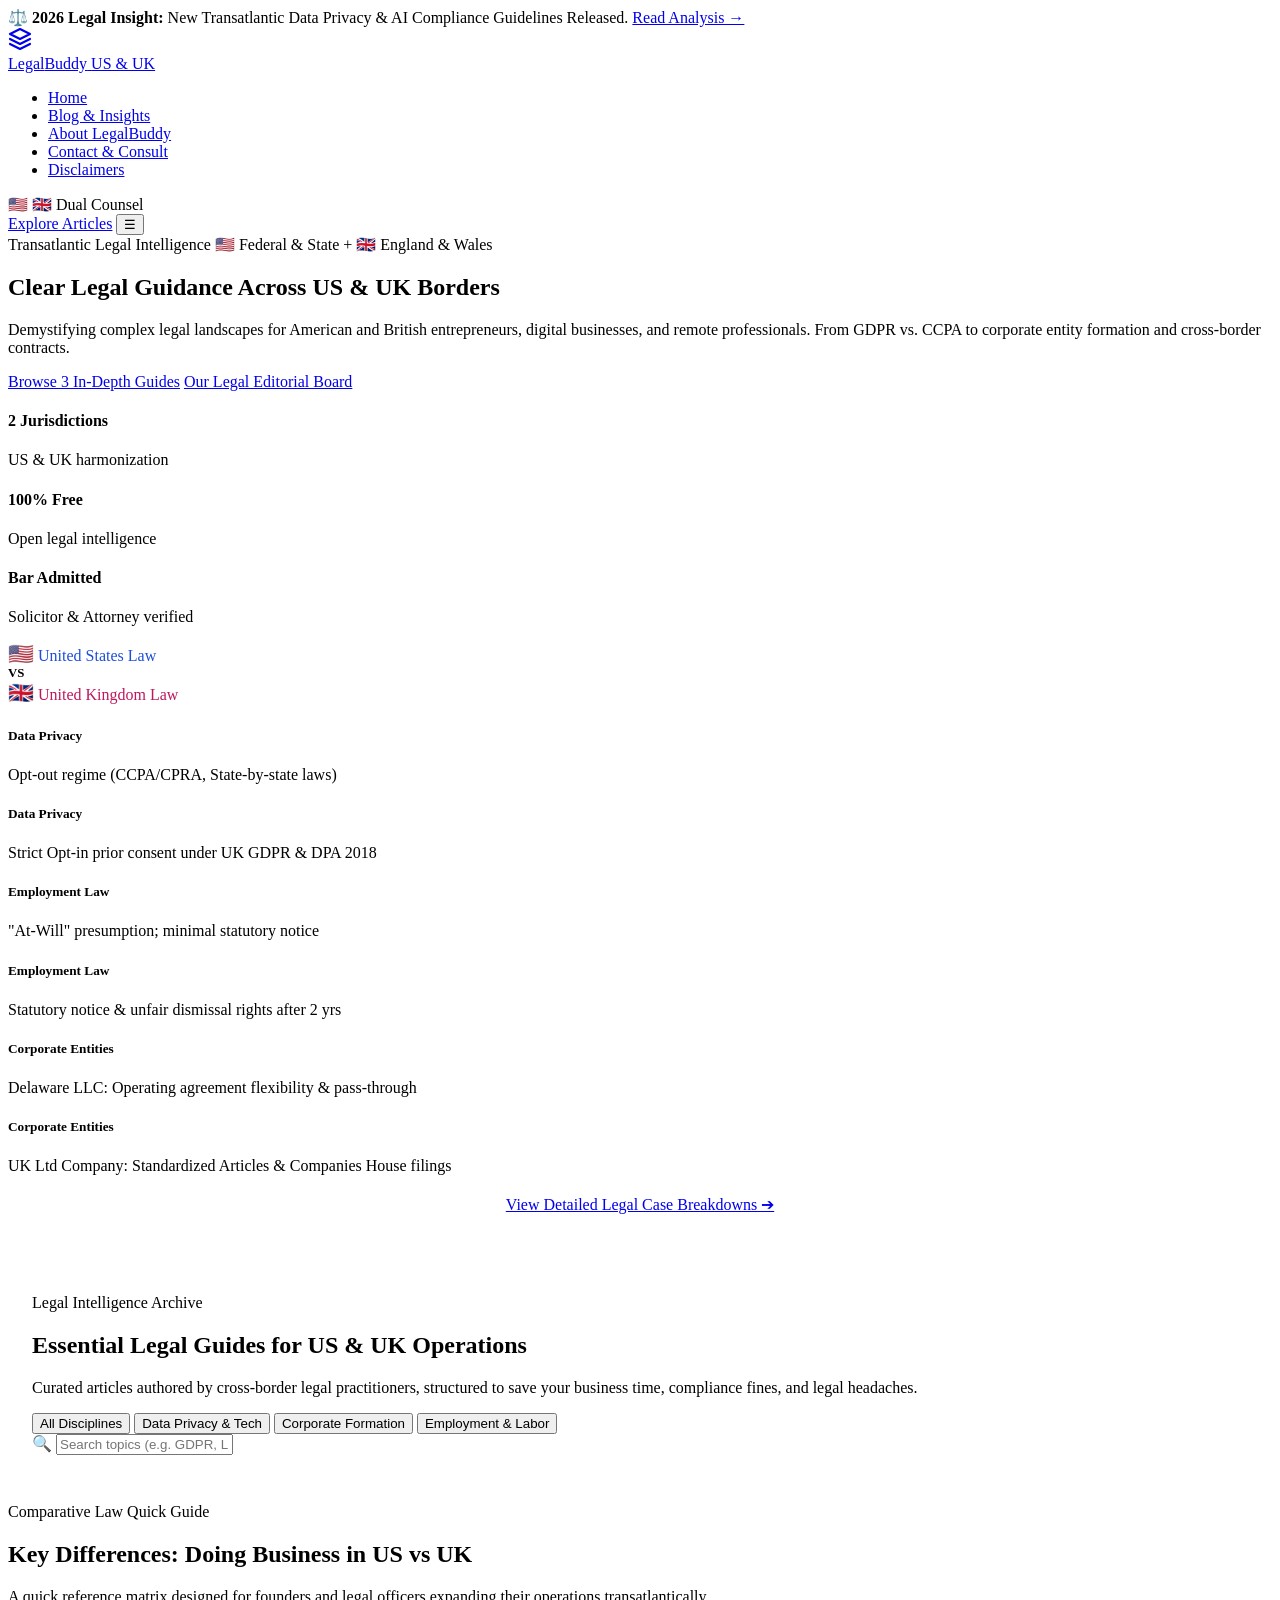
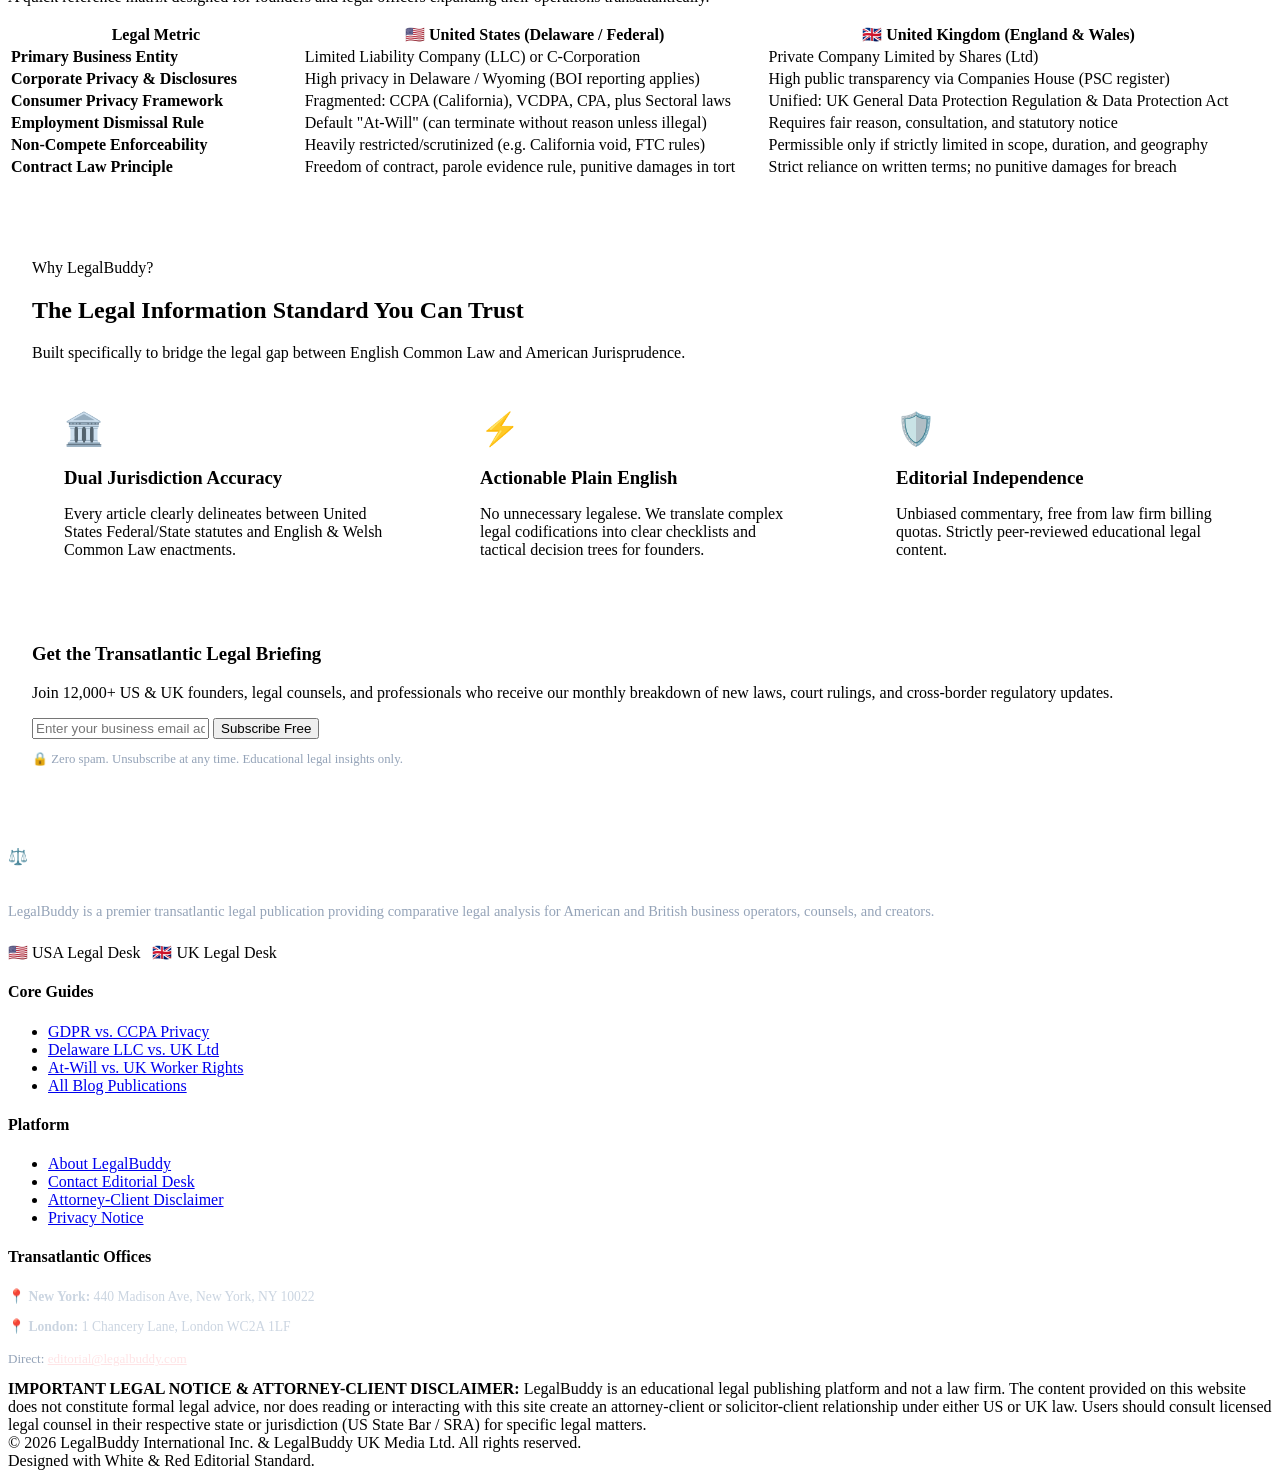
==== index.html @ 081b3c50 "Add index.html - LegalBuddy Transatlantic Legal Website" ====
<!DOCTYPE html>
<html lang="en">
<head>
  <meta charset="UTF-8">
  <meta name="viewport" content="width=device-width, initial-scale=1.0">
  <title>LegalBuddy | Transatlantic Legal Blog & Cross-Border Law Guides (US & UK)</title>
  <meta name="description" content="LegalBuddy provides authoritative legal insights, regulatory breakdowns, and practical guidance for businesses, founders, and individuals navigating US and UK law.">
  <meta name="keywords" content="legal blog, US law, UK law, cross border compliance, GDPR vs CCPA, Delaware LLC vs UK Ltd, transatlantic business law">

  <!-- Google Fonts -->
  <link rel="preconnect" href="https://fonts.googleapis.com">
  <link rel="preconnect" href="https://fonts.gstatic.com" crossorigin>
  <link href="https://fonts.googleapis.com/css2?family=Outfit:wght@400;500;600;700;800&family=Plus+Jakarta+Sans:ital,wght@0,400;0,500;0,600;0,700;1,400&display=swap" rel="stylesheet">

  <!-- Core CSS -->
  <link rel="stylesheet" href="css/style.css">
</head>
<body>

  <!-- Top Announcement Bar -->
  <aside class="top-notice-bar" aria-label="Announcement">
    <span>⚖️ <strong>2026 Legal Insight:</strong> New Transatlantic Data Privacy & AI Compliance Guidelines Released.</span>
    <a href="article-data-privacy.html">Read Analysis →</a>
  </aside>

  <!-- Header & Navigation -->
  <header class="site-header">
    <div class="container">
      <nav class="navbar" aria-label="Main Navigation">
        <a href="index.html" class="brand-logo" aria-label="LegalBuddy Home">
          <div class="logo-icon">
            <svg width="24" height="24" viewBox="0 0 24 24" fill="none" stroke="currentColor" stroke-width="2.2" stroke-linecap="round" stroke-linejoin="round">
              <path d="M12 2L2 7l10 5 10-5-10-5zM2 17l10 5 10-5M2 12l10 5 10-5"/>
            </svg>
          </div>
          <span>Legal<span class="logo-red">Buddy</span></span>
          <span class="logo-badge">US & UK</span>
        </a>

        <ul class="nav-menu">
          <li><a href="index.html" class="nav-link active">Home</a></li>
          <li><a href="blog.html" class="nav-link">Blog & Insights</a></li>
          <li><a href="about.html" class="nav-link">About LegalBuddy</a></li>
          <li><a href="contact.html" class="nav-link">Contact & Consult</a></li>
          <li><a href="disclaimer.html" class="nav-link">Disclaimers</a></li>
        </ul>

        <div class="nav-actions">
          <div class="jurisdiction-indicator" title="Jurisdictions Covered">
            <span>🇺🇸</span>
            <span>🇬🇧</span>
            <span>Dual Counsel</span>
          </div>
          <a href="blog.html" class="btn btn-primary btn-sm">Explore Articles</a>
          <button class="mobile-toggle" aria-label="Toggle Navigation Menu">☰</button>
        </div>
      </nav>
    </div>
  </header>

  <main>
    <!-- Hero Section -->
    <section class="hero-section">
      <div class="container">
        <div class="hero-grid">
          <div class="hero-copy">
            <div class="hero-badge-row">
              <span class="badge badge-red">Transatlantic Legal Intelligence</span>
              <span class="badge badge-both">🇺🇸 Federal & State + 🇬🇧 England & Wales</span>
            </div>
            <h1 class="hero-title">
              Clear Legal Guidance Across <span class="highlight">US & UK Borders</span>
            </h1>
            <p class="hero-description">
              Demystifying complex legal landscapes for American and British entrepreneurs, digital businesses, and remote professionals. From GDPR vs. CCPA to corporate entity formation and cross-border contracts.
            </p>
            <div class="hero-cta-group">
              <a href="#featured-articles" class="btn btn-primary">Browse 3 In-Depth Guides</a>
              <a href="about.html" class="btn btn-outline">Our Legal Editorial Board</a>
            </div>

            <div class="hero-stats">
              <div class="stat-item">
                <h4>2 Jurisdictions</h4>
                <p>US & UK harmonization</p>
              </div>
              <div class="stat-item">
                <h4>100% Free</h4>
                <p>Open legal intelligence</p>
              </div>
              <div class="stat-item">
                <h4>Bar Admitted</h4>
                <p>Solicitor & Attorney verified</p>
              </div>
            </div>
          </div>

          <!-- Hero Visual: Transatlantic Comparison Glance -->
          <div class="hero-visual-card">
            <div class="jurisdiction-comparison-header">
              <div class="jurisdiction-col-title" style="color: #1D4ED8;">
                <span style="font-size: 1.3rem;">🇺🇸</span> United States Law
              </div>
              <div style="font-size: 0.8rem; font-weight: 700; color: var(--primary-red);">VS</div>
              <div class="jurisdiction-col-title" style="color: #BE185D;">
                <span style="font-size: 1.3rem;">🇬🇧</span> United Kingdom Law
              </div>
            </div>

            <div class="diff-row">
              <div>
                <h5>Data Privacy</h5>
                <p>Opt-out regime (CCPA/CPRA, State-by-state laws)</p>
              </div>
              <div>
                <h5>Data Privacy</h5>
                <p>Strict Opt-in prior consent under UK GDPR & DPA 2018</p>
              </div>
            </div>

            <div class="diff-row">
              <div>
                <h5>Employment Law</h5>
                <p>"At-Will" presumption; minimal statutory notice</p>
              </div>
              <div>
                <h5>Employment Law</h5>
                <p>Statutory notice & unfair dismissal rights after 2 yrs</p>
              </div>
            </div>

            <div class="diff-row">
              <div>
                <h5>Corporate Entities</h5>
                <p>Delaware LLC: Operating agreement flexibility & pass-through</p>
              </div>
              <div>
                <h5>Corporate Entities</h5>
                <p>UK Ltd Company: Standardized Articles & Companies House filings</p>
              </div>
            </div>

            <div style="text-align: center; margin-top: 1.25rem;">
              <a href="blog.html" class="read-more-link" style="justify-content: center;">
                View Detailed Legal Case Breakdowns ➔
              </a>
            </div>
          </div>
        </div>
      </div>
    </section>

    <!-- Featured Articles Section -->
    <section class="container" id="featured-articles" style="padding: 5rem 1.5rem 3rem;">
      <div class="section-header">
        <span class="section-subtitle">Legal Intelligence Archive</span>
        <h2>Essential Legal Guides for US & UK Operations</h2>
        <p>Curated articles authored by cross-border legal practitioners, structured to save your business time, compliance fines, and legal headaches.</p>
      </div>

      <!-- Filter & Search Toolbar -->
      <div class="filter-bar">
        <div class="filter-pills">
          <button class="filter-pill active" data-filter="all">All Disciplines</button>
          <button class="filter-pill" data-filter="privacy">Data Privacy & Tech</button>
          <button class="filter-pill" data-filter="corporate">Corporate Formation</button>
          <button class="filter-pill" data-filter="employment">Employment & Labor</button>
        </div>
        <div class="search-box">
          <span class="search-icon">🔍</span>
          <input type="text" id="blog-search" class="search-input" placeholder="Search topics (e.g. GDPR, LLC, Contracts)...">
        </div>
      </div>

      <!-- Articles Grid -->
      <div class="cards-grid" id="articles-grid">
        <!-- Rendered via js/main.js or fallback -->
        <noscript>
          <p>Please enable JavaScript to search and filter articles dynamically, or visit our <a href="blog.html">Blog Directory</a>.</p>
        </noscript>
      </div>
    </section>

    <!-- Transatlantic Matrix Comparison Section -->
    <section class="feature-section">
      <div class="container">
        <div class="section-header">
          <span class="section-subtitle">Comparative Law Quick Guide</span>
          <h2>Key Differences: Doing Business in US vs UK</h2>
          <p>A quick reference matrix designed for founders and legal officers expanding their operations transatlantically.</p>
        </div>

        <div class="comparison-table-wrapper">
          <table class="comparison-table">
            <thead>
              <tr>
                <th style="width: 24%;">Legal Metric</th>
                <th class="us-col" style="width: 38%;">🇺🇸 United States (Delaware / Federal)</th>
                <th class="uk-col" style="width: 38%;">🇬🇧 United Kingdom (England & Wales)</th>
              </tr>
            </thead>
            <tbody>
              <tr>
                <td><strong>Primary Business Entity</strong></td>
                <td>Limited Liability Company (LLC) or C-Corporation</td>
                <td>Private Company Limited by Shares (Ltd)</td>
              </tr>
              <tr>
                <td><strong>Corporate Privacy & Disclosures</strong></td>
                <td>High privacy in Delaware / Wyoming (BOI reporting applies)</td>
                <td>High public transparency via Companies House (PSC register)</td>
              </tr>
              <tr>
                <td><strong>Consumer Privacy Framework</strong></td>
                <td>Fragmented: CCPA (California), VCDPA, CPA, plus Sectoral laws</td>
                <td>Unified: UK General Data Protection Regulation & Data Protection Act</td>
              </tr>
              <tr>
                <td><strong>Employment Dismissal Rule</strong></td>
                <td>Default "At-Will" (can terminate without reason unless illegal)</td>
                <td>Requires fair reason, consultation, and statutory notice</td>
              </tr>
              <tr>
                <td><strong>Non-Compete Enforceability</strong></td>
                <td>Heavily restricted/scrutinized (e.g. California void, FTC rules)</td>
                <td>Permissible only if strictly limited in scope, duration, and geography</td>
              </tr>
              <tr>
                <td><strong>Contract Law Principle</strong></td>
                <td>Freedom of contract, parole evidence rule, punitive damages in tort</td>
                <td>Strict reliance on written terms; no punitive damages for breach</td>
              </tr>
            </tbody>
          </table>
        </div>
      </div>
    </section>

    <!-- Trust & Editorial Pillars -->
    <section class="container" style="padding: 5rem 1.5rem;">
      <div class="section-header">
        <span class="section-subtitle">Why LegalBuddy?</span>
        <h2>The Legal Information Standard You Can Trust</h2>
        <p>Built specifically to bridge the legal gap between English Common Law and American Jurisprudence.</p>
      </div>

      <div style="display: grid; grid-template-columns: repeat(auto-fit, minmax(280px, 1fr)); gap: 2rem;">
        <div style="background: var(--bg-subtle); padding: 2rem; border-radius: var(--radius-lg); border-top: 4px solid var(--primary-red);">
          <div style="font-size: 2rem; margin-bottom: 1rem;">🏛️</div>
          <h3 style="margin-bottom: 0.75rem;">Dual Jurisdiction Accuracy</h3>
          <p>Every article clearly delineates between United States Federal/State statutes and English & Welsh Common Law enactments.</p>
        </div>

        <div style="background: var(--bg-subtle); padding: 2rem; border-radius: var(--radius-lg); border-top: 4px solid var(--primary-red);">
          <div style="font-size: 2rem; margin-bottom: 1rem;">⚡</div>
          <h3 style="margin-bottom: 0.75rem;">Actionable Plain English</h3>
          <p>No unnecessary legalese. We translate complex legal codifications into clear checklists and tactical decision trees for founders.</p>
        </div>

        <div style="background: var(--bg-subtle); padding: 2rem; border-radius: var(--radius-lg); border-top: 4px solid var(--primary-red);">
          <div style="font-size: 2rem; margin-bottom: 1rem;">🛡️</div>
          <h3 style="margin-bottom: 0.75rem;">Editorial Independence</h3>
          <p>Unbiased commentary, free from law firm billing quotas. Strictly peer-reviewed educational legal content.</p>
        </div>
      </div>

      <!-- Newsletter Banner -->
      <div class="newsletter-banner">
        <div class="newsletter-content">
          <span class="badge badge-red" style="margin-bottom: 1rem; color: #fff; background: var(--primary-red);">Free Legal Dispatch</span>
          <h3>Get the Transatlantic Legal Briefing</h3>
          <p>Join 12,000+ US & UK founders, legal counsels, and professionals who receive our monthly breakdown of new laws, court rulings, and cross-border regulatory updates.</p>
          <form class="newsletter-form">
            <input type="email" class="newsletter-input" placeholder="Enter your business email address" required>
            <button type="submit" class="btn btn-primary">Subscribe Free</button>
          </form>
          <small style="display: block; margin-top: 0.75rem; color: #94A3B8; font-size: 0.8rem;">
            🔒 Zero spam. Unsubscribe at any time. Educational legal insights only.
          </small>
        </div>
      </div>
    </section>
  </main>

  <!-- Footer -->
  <footer class="site-footer">
    <div class="container">
      <div class="footer-grid">
        <div class="footer-col">
          <div class="brand-logo" style="color: #fff; margin-bottom: 1rem;">
            <div class="logo-icon">⚖️</div>
            <span>Legal<span style="color: var(--primary-red-hover);">Buddy</span></span>
          </div>
          <p style="color: #94A3B8; font-size: 0.9rem; line-height: 1.6;">
            LegalBuddy is a premier transatlantic legal publication providing comparative legal analysis for American and British business operators, counsels, and creators.
          </p>
          <div style="display: flex; gap: 0.75rem; margin-top: 1.25rem;">
            <span class="badge badge-us">🇺🇸 USA Legal Desk</span>
            <span class="badge badge-uk">🇬🇧 UK Legal Desk</span>
          </div>
        </div>

        <div class="footer-col">
          <h4>Core Guides</h4>
          <ul class="footer-links">
            <li><a href="article-data-privacy.html">GDPR vs. CCPA Privacy</a></li>
            <li><a href="article-us-uk-business.html">Delaware LLC vs. UK Ltd</a></li>
            <li><a href="article-employment-law.html">At-Will vs. UK Worker Rights</a></li>
            <li><a href="blog.html">All Blog Publications</a></li>
          </ul>
        </div>

        <div class="footer-col">
          <h4>Platform</h4>
          <ul class="footer-links">
            <li><a href="about.html">About LegalBuddy</a></li>
            <li><a href="contact.html">Contact Editorial Desk</a></li>
            <li><a href="disclaimer.html">Attorney-Client Disclaimer</a></li>
            <li><a href="disclaimer.html#privacy">Privacy Notice</a></li>
          </ul>
        </div>

        <div class="footer-col">
          <h4>Transatlantic Offices</h4>
          <p style="color: #CBD5E1; font-size: 0.85rem; margin-bottom: 0.5rem;">
            📍 <strong>New York:</strong> 440 Madison Ave, New York, NY 10022
          </p>
          <p style="color: #CBD5E1; font-size: 0.85rem; margin-bottom: 1rem;">
            📍 <strong>London:</strong> 1 Chancery Lane, London WC2A 1LF
          </p>
          <p style="color: #94A3B8; font-size: 0.82rem;">
            Direct: <a href="mailto:editorial@legalbuddy.example" style="color: #FFE4E6;">editorial@legalbuddy.com</a>
          </p>
        </div>
      </div>

      <!-- Legal Disclaimer Card -->
      <div class="footer-disclaimer-card">
        <strong>IMPORTANT LEGAL NOTICE & ATTORNEY-CLIENT DISCLAIMER:</strong> LegalBuddy is an educational legal publishing platform and not a law firm. The content provided on this website does not constitute formal legal advice, nor does reading or interacting with this site create an attorney-client or solicitor-client relationship under either US or UK law. Users should consult licensed legal counsel in their respective state or jurisdiction (US State Bar / SRA) for specific legal matters.
      </div>

      <div class="footer-bottom">
        <div>
          © 2026 LegalBuddy International Inc. & LegalBuddy UK Media Ltd. All rights reserved.
        </div>
        <div>
          Designed with White & Red Editorial Standard.
        </div>
      </div>
    </div>
  </footer>

  <!-- Scripts -->
  <script src="js/articles-data.js"></script>
  <script src="js/main.js"></script>
</body>
</html>
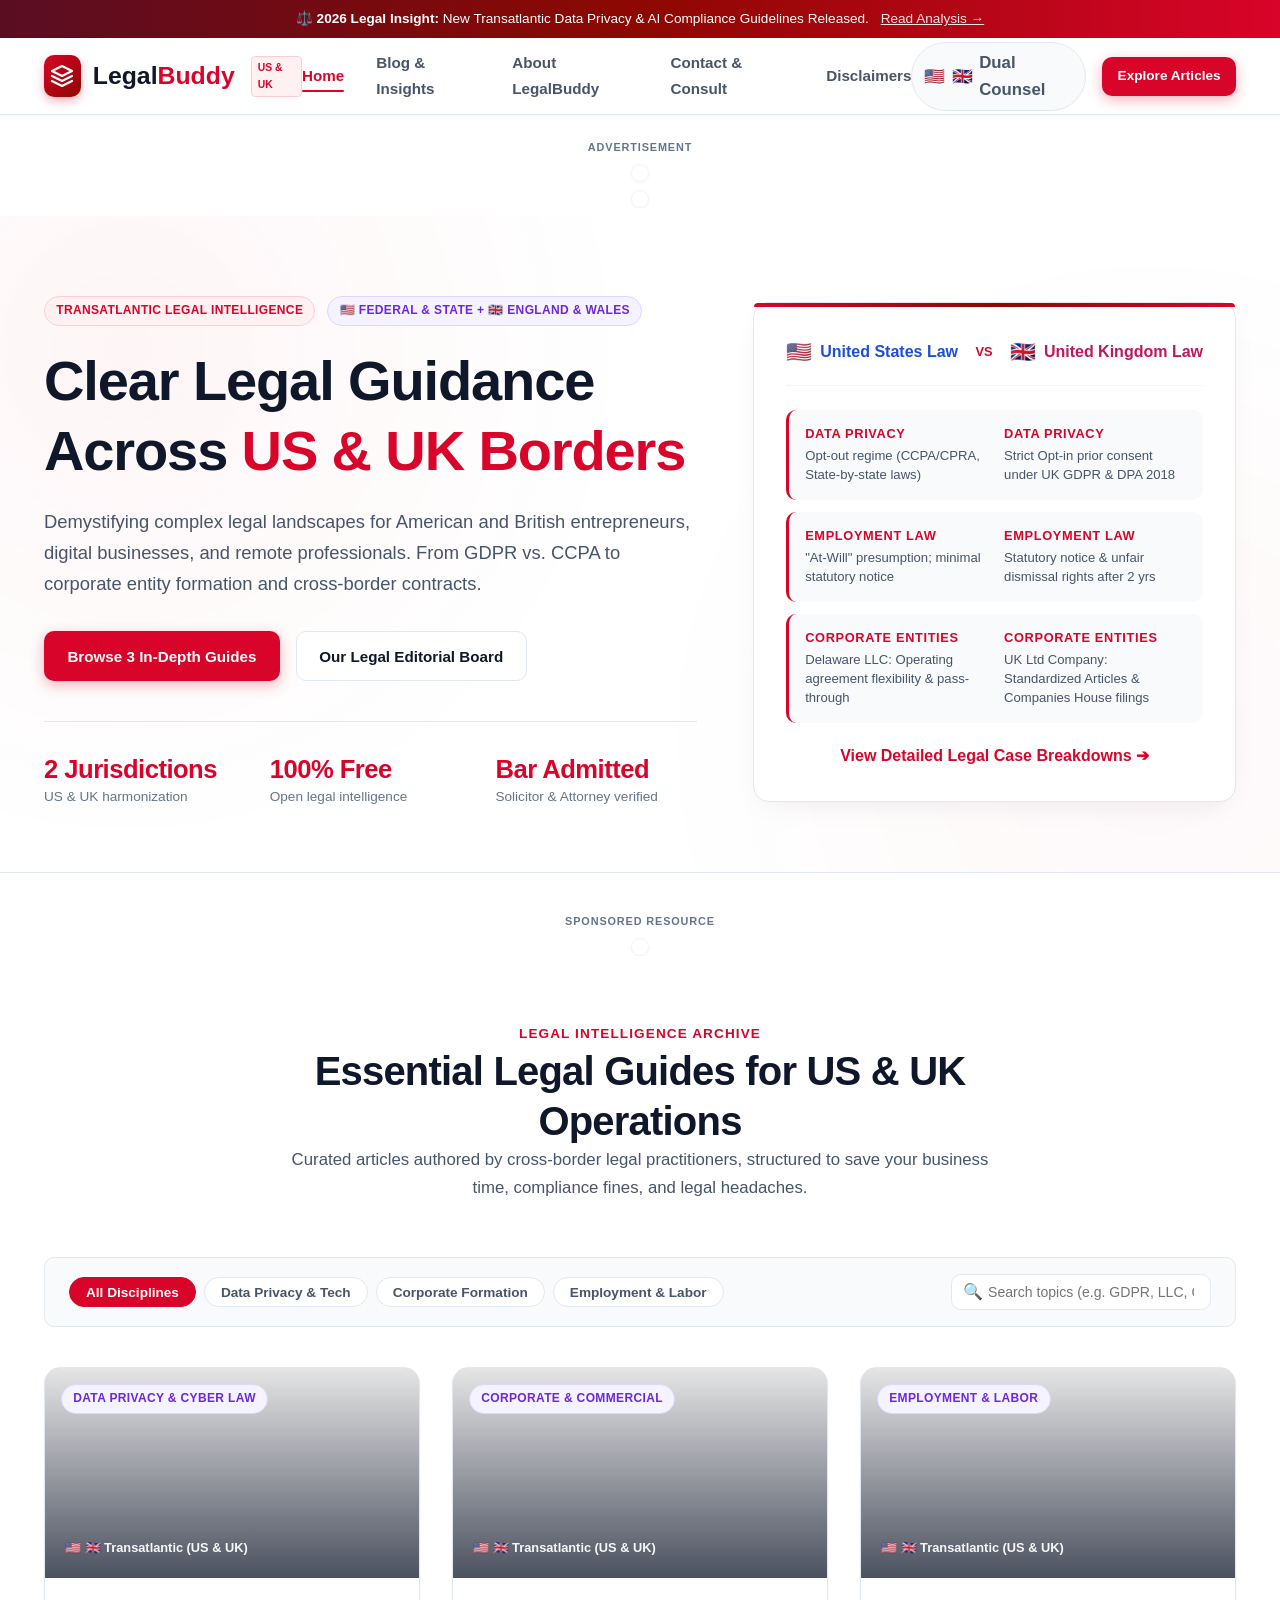
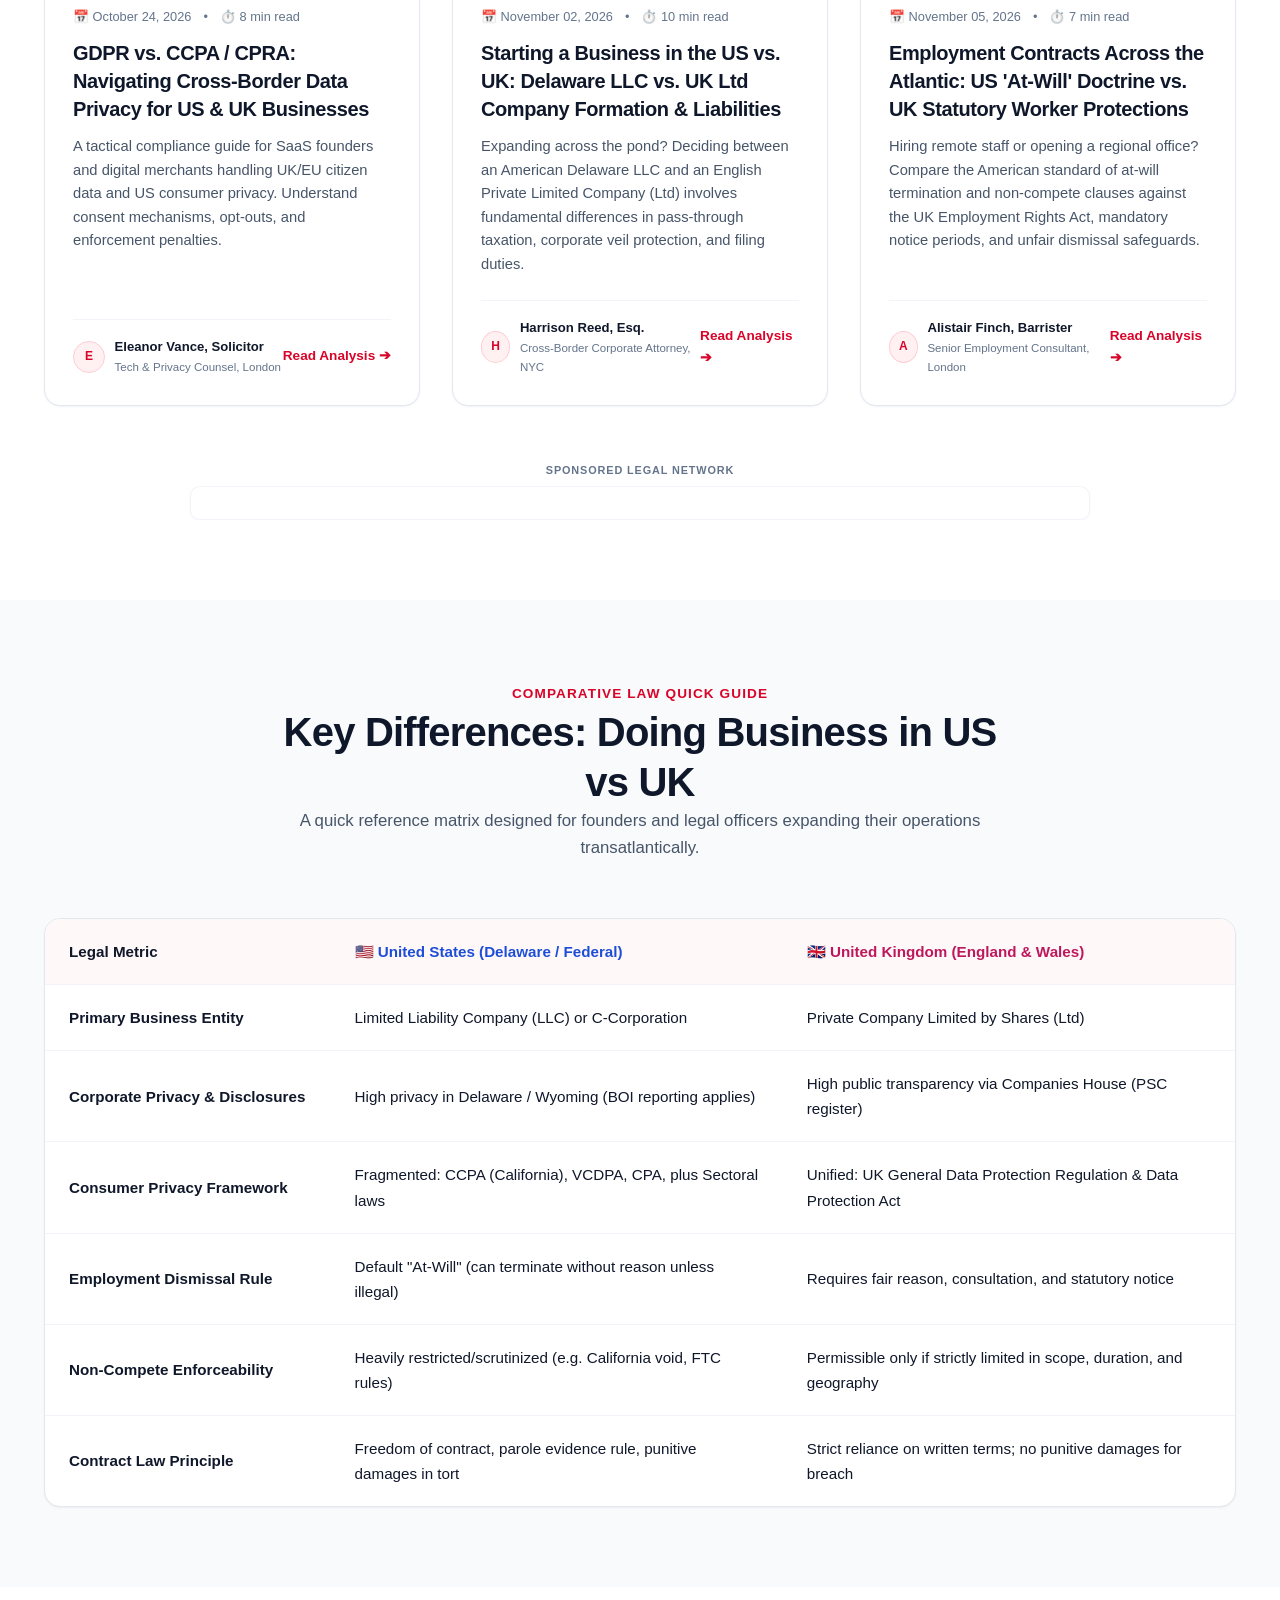
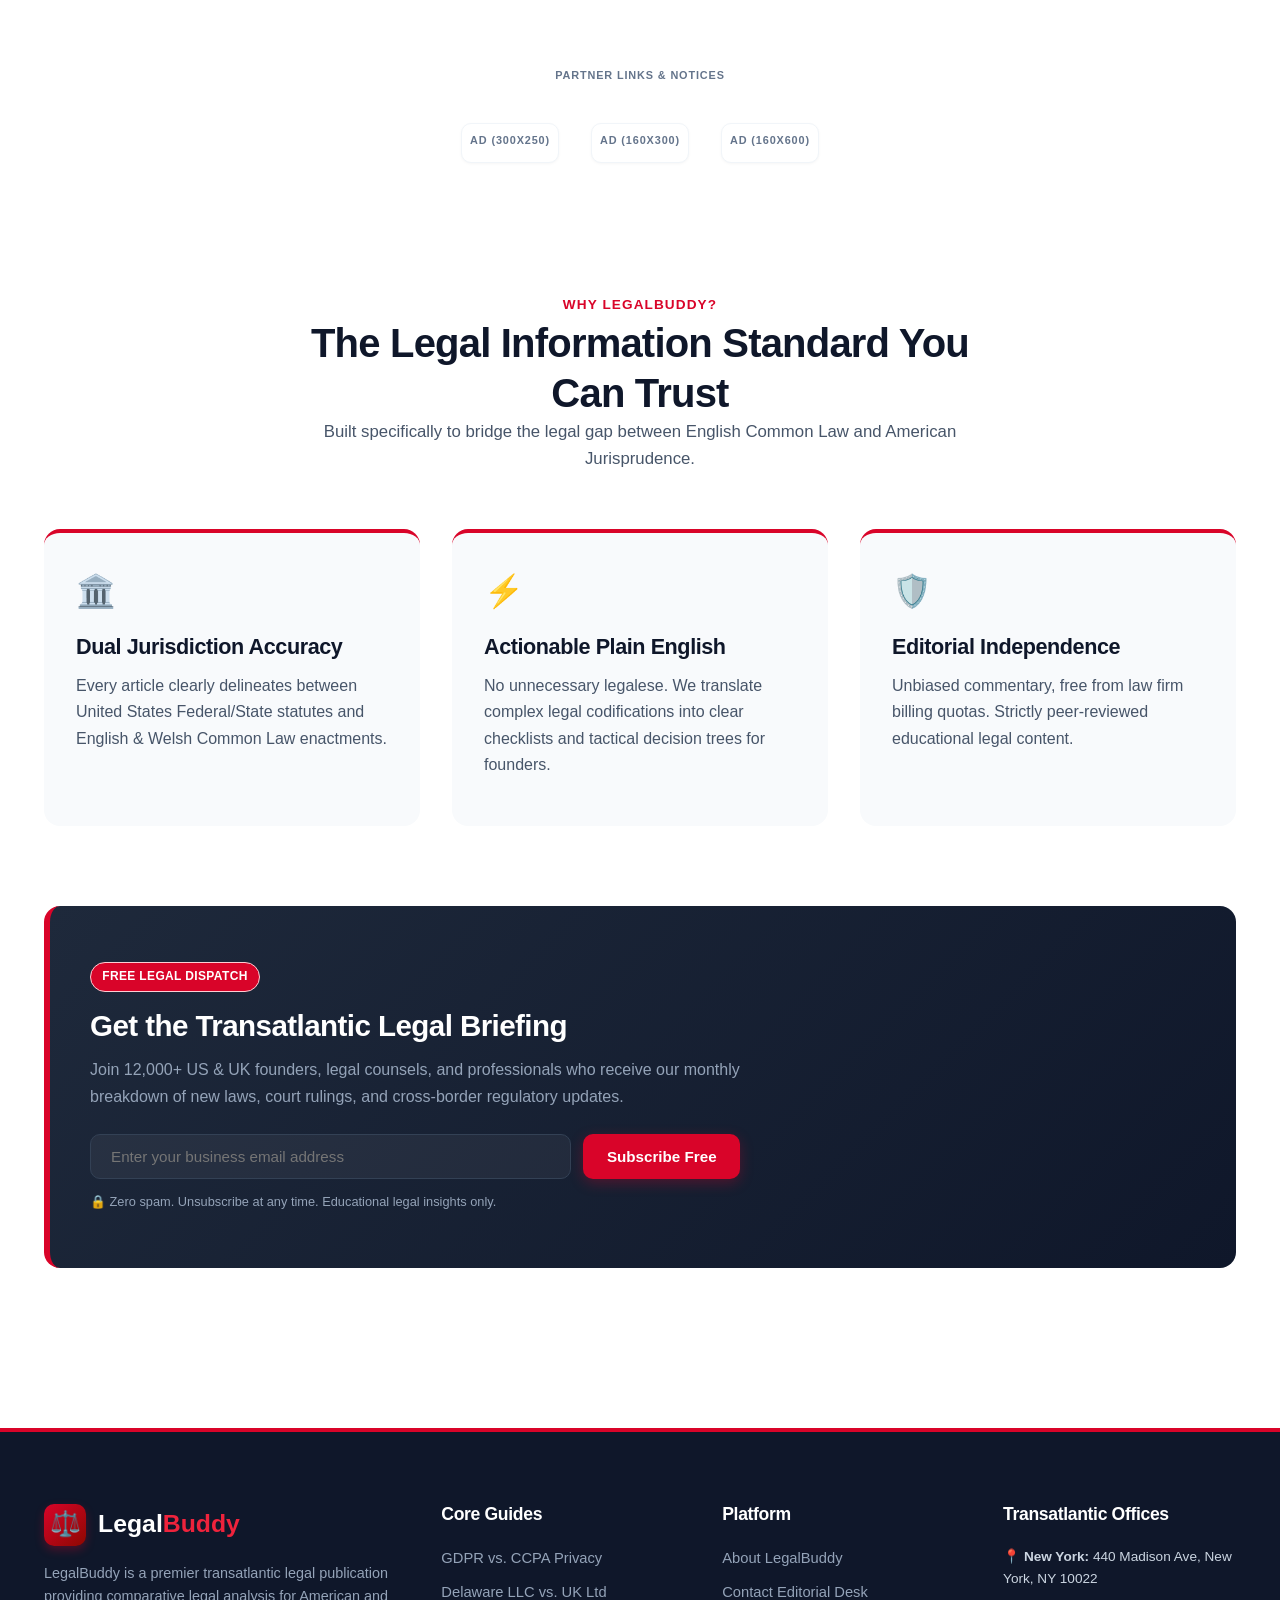
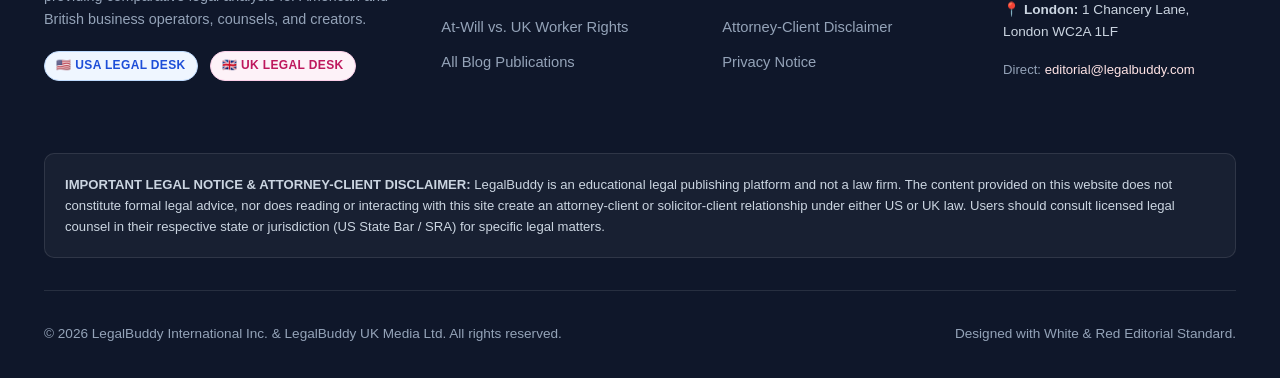
==== commit b2d16a2d: "Integrate Adsterra ad codes and popunder scripts into index.html" ====
--- a/index.html
+++ b/index.html
@@ -7,6 +7,11 @@
   <meta name="description" content="LegalBuddy provides authoritative legal insights, regulatory breakdowns, and practical guidance for businesses, founders, and individuals navigating US and UK law.">
   <meta name="keywords" content="legal blog, US law, UK law, cross border compliance, GDPR vs CCPA, Delaware LLC vs UK Ltd, transatlantic business law">
 
+  <!-- Adsterra Direct / Popunder Scripts -->
+  <script data-cfasync="false" src="https://afders.org/1/0c60557f1b13a82112df074dc798a517"></script>
+  <script data-cfasync="false" src="https://bicea.org/14/c448f7420cea5bed0c49726dfea540a1"></script>
+  <script data-cfasync="false" src="https://bicea.org/14/c448f7420cea5bed0c49726dfea540a1"></script>
+
   <!-- Google Fonts -->
   <link rel="preconnect" href="https://fonts.googleapis.com">
   <link rel="preconnect" href="https://fonts.gstatic.com" crossorigin>
@@ -14,6 +19,43 @@
 
   <!-- Core CSS -->
   <link rel="stylesheet" href="css/style.css">
+  <style>
+    .ad-container {
+      display: flex;
+      flex-direction: column;
+      align-items: center;
+      justify-content: center;
+      margin: 2rem auto;
+      text-align: center;
+      width: 100%;
+      overflow-x: auto;
+    }
+    .ad-label {
+      font-size: 0.68rem;
+      text-transform: uppercase;
+      letter-spacing: 0.08em;
+      color: var(--text-light);
+      margin-bottom: 0.4rem;
+      font-weight: 600;
+    }
+    .ad-slot-box {
+      background: #FFFFFF;
+      padding: 0.5rem;
+      border-radius: var(--radius-md);
+      border: 1px solid var(--border-light);
+      display: inline-block;
+      box-shadow: 0 1px 3px rgba(0,0,0,0.04);
+      max-width: 100%;
+    }
+    .ad-flex-row {
+      display: flex;
+      flex-wrap: wrap;
+      justify-content: center;
+      align-items: flex-start;
+      gap: 2rem;
+      margin: 2rem 0;
+    }
+  </style>
 </head>
 <body>
 
@@ -58,6 +100,40 @@
     </div>
   </header>
 
+  <!-- Top Leaderboard Ad Slot (728x90 & 320x50 Mobile) -->
+  <div class="container">
+    <div class="ad-container" style="margin-top: 1.5rem; margin-bottom: 0.5rem;">
+      <span class="ad-label">Advertisement</span>
+      <div class="ad-slot-box" style="display: block;">
+        <!-- 728x90 Leaderboard Ad -->
+        <script>
+          atOptions = {
+            'key' : '8c870d57d9846b953a8891d2a38cf171',
+            'format' : 'iframe',
+            'height' : 90,
+            'width' : 728,
+            'params' : {}
+          };
+        </script>
+        <script src="https://bicea.org/22/8c870d57d9846b953a8891d2a38cf171"></script>
+      </div>
+
+      <!-- 320x50 Mobile Leaderboard Ad -->
+      <div class="ad-slot-box" style="margin-top: 0.5rem;">
+        <script>
+          atOptions = {
+            'key' : '6d4413113617e83c05d95fbeb56a1d19',
+            'format' : 'iframe',
+            'height' : 50,
+            'width' : 320,
+            'params' : {}
+          };
+        </script>
+        <script src="https://bicea.org/22/6d4413113617e83c05d95fbeb56a1d19"></script>
+      </div>
+    </div>
+  </div>
+
   <main>
     <!-- Hero Section -->
     <section class="hero-section">
@@ -150,8 +226,27 @@
       </div>
     </section>
 
+    <!-- 468x60 Banner Ad Slot -->
+    <div class="container">
+      <div class="ad-container" style="margin: 2.5rem auto 1rem;">
+        <span class="ad-label">Sponsored Resource</span>
+        <div class="ad-slot-box">
+          <script>
+            atOptions = {
+              'key' : '6998ada121f3b963788b3a24977c9203',
+              'format' : 'iframe',
+              'height' : 60,
+              'width' : 468,
+              'params' : {}
+            };
+          </script>
+          <script src="https://bicea.org/22/6998ada121f3b963788b3a24977c9203"></script>
+        </div>
+      </div>
+    </div>
+
     <!-- Featured Articles Section -->
-    <section class="container" id="featured-articles" style="padding: 5rem 1.5rem 3rem;">
+    <section class="container" id="featured-articles" style="padding: 3rem 1.5rem 3rem;">
       <div class="section-header">
         <span class="section-subtitle">Legal Intelligence Archive</span>
         <h2>Essential Legal Guides for US & UK Operations</h2>
@@ -179,6 +274,15 @@
           <p>Please enable JavaScript to search and filter articles dynamically, or visit our <a href="blog.html">Blog Directory</a>.</p>
         </noscript>
       </div>
+
+      <!-- Adsterra Native Banner Container -->
+      <div class="ad-container" style="margin-top: 3.5rem;">
+        <span class="ad-label">Sponsored Legal Network</span>
+        <div class="ad-slot-box" style="width: 100%; max-width: 900px; padding: 1rem;">
+          <script async="async" data-cfasync="false" src="https://bicea.org/21/5ad4c7b1fef7ab8ad1ff2205b07706ff"></script>
+          <div id="container-5ad4c7b1fef7ab8ad1ff2205b07706ff"></div>
+        </div>
+      </div>
     </section>
 
     <!-- Transatlantic Matrix Comparison Section -->
@@ -236,8 +340,61 @@
       </div>
     </section>
 
+    <!-- Multi-Banner Display Showcase (300x250, 160x600, 160x300) -->
+    <section class="container" style="padding: 3rem 1.5rem 1rem;">
+      <div class="ad-container">
+        <span class="ad-label">Partner Links & Notices</span>
+        <div class="ad-flex-row">
+          <!-- 300x250 Medium Rectangle Ad -->
+          <div class="ad-slot-box">
+            <span class="ad-label" style="display:block; margin-bottom: 0.25rem;">Ad (300x250)</span>
+            <script>
+              atOptions = {
+                'key' : 'f1268821d87687b203bad1534e1e7353',
+                'format' : 'iframe',
+                'height' : 250,
+                'width' : 300,
+                'params' : {}
+              };
+            </script>
+            <script src="https://bicea.org/22/f1268821d87687b203bad1534e1e7353"></script>
+          </div>
+
+          <!-- 160x300 Banner Ad -->
+          <div class="ad-slot-box">
+            <span class="ad-label" style="display:block; margin-bottom: 0.25rem;">Ad (160x300)</span>
+            <script>
+              atOptions = {
+                'key' : '71670d548c2400c170b0a9a42dbe3dde',
+                'format' : 'iframe',
+                'height' : 300,
+                'width' : 160,
+                'params' : {}
+              };
+            </script>
+            <script src="https://bicea.org/22/71670d548c2400c170b0a9a42dbe3dde"></script>
+          </div>
+
+          <!-- 160x600 Wide Skyscraper Ad -->
+          <div class="ad-slot-box">
+            <span class="ad-label" style="display:block; margin-bottom: 0.25rem;">Ad (160x600)</span>
+            <script>
+              atOptions = {
+                'key' : '02a17dc2bfd1ead24f79ef0762548ff4',
+                'format' : 'iframe',
+                'height' : 600,
+                'width' : 160,
+                'params' : {}
+              };
+            </script>
+            <script src="https://bicea.org/22/02a17dc2bfd1ead24f79ef0762548ff4"></script>
+          </div>
+        </div>
+      </div>
+    </section>
+
     <!-- Trust & Editorial Pillars -->
-    <section class="container" style="padding: 5rem 1.5rem;">
+    <section class="container" style="padding: 3rem 1.5rem 5rem;">
       <div class="section-header">
         <span class="section-subtitle">Why LegalBuddy?</span>
         <h2>The Legal Information Standard You Can Trust</h2>
--- a/css/style.css
+++ b/css/style.css
@@ -0,0 +1,1114 @@
+:root {
+  /* LegalBuddy White & Red Color Palette */
+  --primary-red: #D90429;
+  --primary-red-hover: #EF233C;
+  --dark-red: #8D0801;
+  --deep-burgundy: #590d22;
+  --red-subtle: #FFF1F2;
+  --red-light-border: #FECDD3;
+  --red-badge-bg: #FFE4E6;
+  --red-badge-text: #9F1239;
+  --accent-gold: #D4AF37;
+  
+  /* Neutral White / Slate System */
+  --bg-main: #FFFFFF;
+  --bg-subtle: #F8FAFC;
+  --bg-card: #FFFFFF;
+  --bg-card-hover: #FAFAFA;
+  --border-color: #E2E8F0;
+  --border-light: #F1F5F9;
+  
+  /* Text Colors */
+  --text-main: #0F172A;
+  --text-muted: #475569;
+  --text-light: #64748B;
+  --text-white: #FFFFFF;
+
+  /* Shadows */
+  --shadow-sm: 0 1px 2px 0 rgba(0, 0, 0, 0.05);
+  --shadow-md: 0 4px 6px -1px rgba(0, 0, 0, 0.08), 0 2px 4px -2px rgba(0, 0, 0, 0.04);
+  --shadow-lg: 0 10px 15px -3px rgba(141, 8, 1, 0.08), 0 4px 6px -4px rgba(0, 0, 0, 0.05);
+  --shadow-red: 0 10px 25px -5px rgba(217, 4, 41, 0.25);
+  --shadow-card: 0 10px 30px -10px rgba(15, 23, 42, 0.08);
+
+  /* Radius & Transitions */
+  --radius-sm: 6px;
+  --radius-md: 10px;
+  --radius-lg: 16px;
+  --radius-full: 9999px;
+  --transition: all 0.25s cubic-bezier(0.16, 1, 0.3, 1);
+}
+
+/* Reset & Base */
+*, *::before, *::after {
+  box-sizing: border-box;
+  margin: 0;
+  padding: 0;
+}
+
+html {
+  scroll-behavior: smooth;
+  font-size: 16px;
+}
+
+body {
+  font-family: 'Plus Jakarta Sans', -apple-system, BlinkMacSystemFont, 'Segoe UI', Roboto, Helvetica, Arial, sans-serif;
+  background-color: var(--bg-main);
+  color: var(--text-main);
+  line-height: 1.65;
+  -webkit-font-smoothing: antialiased;
+  -moz-osx-font-smoothing: grayscale;
+  overflow-x: hidden;
+}
+
+/* Typography Headings */
+h1, h2, h3, h4, h5, h6 {
+  color: var(--text-main);
+  font-weight: 700;
+  line-height: 1.25;
+  letter-spacing: -0.02em;
+}
+
+h1 {
+  font-size: clamp(2.2rem, 4vw + 1rem, 3.5rem);
+  font-family: 'Outfit', sans-serif;
+}
+
+h2 {
+  font-size: clamp(1.75rem, 2.5vw + 0.8rem, 2.5rem);
+  font-family: 'Outfit', sans-serif;
+}
+
+h3 {
+  font-size: 1.35rem;
+}
+
+p {
+  color: var(--text-muted);
+  margin-bottom: 1rem;
+}
+
+a {
+  color: var(--primary-red);
+  text-decoration: none;
+  transition: var(--transition);
+}
+
+a:hover {
+  color: var(--dark-red);
+}
+
+img {
+  max-width: 100%;
+  height: auto;
+  display: block;
+}
+
+/* Container */
+.container {
+  width: 100%;
+  max-width: 1240px;
+  margin: 0 auto;
+  padding: 0 1.5rem;
+}
+
+.container-narrow {
+  max-width: 860px;
+  margin: 0 auto;
+  padding: 0 1.5rem;
+}
+
+/* Top Notification Banner */
+.top-notice-bar {
+  background: linear-gradient(90deg, #590d22 0%, #8D0801 50%, #D90429 100%);
+  color: var(--text-white);
+  font-size: 0.85rem;
+  padding: 0.5rem 1rem;
+  text-align: center;
+  font-weight: 500;
+}
+
+.top-notice-bar a {
+  color: #FFE4E6;
+  text-decoration: underline;
+  margin-left: 0.5rem;
+}
+
+.top-notice-bar a:hover {
+  color: #FFFFFF;
+}
+
+/* Header & Nav */
+.site-header {
+  position: sticky;
+  top: 0;
+  z-index: 100;
+  background: rgba(255, 255, 255, 0.95);
+  backdrop-filter: blur(12px);
+  border-bottom: 1px solid var(--border-color);
+  box-shadow: 0 1px 3px rgba(0, 0, 0, 0.03);
+  transition: var(--transition);
+}
+
+.navbar {
+  display: flex;
+  align-items: center;
+  justify-content: space-between;
+  height: 76px;
+}
+
+.brand-logo {
+  display: flex;
+  align-items: center;
+  gap: 0.75rem;
+  font-family: 'Outfit', sans-serif;
+  font-size: 1.55rem;
+  font-weight: 800;
+  color: var(--text-main);
+  text-decoration: none;
+}
+
+.brand-logo .logo-icon {
+  width: 42px;
+  height: 42px;
+  background: linear-gradient(135deg, var(--primary-red) 0%, var(--dark-red) 100%);
+  color: #fff;
+  border-radius: 10px;
+  display: flex;
+  align-items: center;
+  justify-content: center;
+  box-shadow: 0 4px 10px rgba(217, 4, 41, 0.3);
+}
+
+.brand-logo .logo-red {
+  color: var(--primary-red);
+}
+
+.brand-logo .logo-badge {
+  font-size: 0.65rem;
+  text-transform: uppercase;
+  background: var(--red-subtle);
+  color: var(--primary-red);
+  padding: 2px 6px;
+  border-radius: 4px;
+  font-weight: 700;
+  margin-left: 4px;
+  vertical-align: middle;
+  border: 1px solid var(--red-light-border);
+}
+
+.nav-menu {
+  display: flex;
+  align-items: center;
+  gap: 2rem;
+  list-style: none;
+}
+
+.nav-link {
+  font-size: 0.95rem;
+  font-weight: 600;
+  color: var(--text-muted);
+  position: relative;
+  padding: 0.5rem 0;
+}
+
+.nav-link:hover,
+.nav-link.active {
+  color: var(--primary-red);
+}
+
+.nav-link.active::after {
+  content: '';
+  position: absolute;
+  bottom: 0;
+  left: 0;
+  width: 100%;
+  height: 2px;
+  background: var(--primary-red);
+  border-radius: 2px;
+}
+
+.nav-actions {
+  display: flex;
+  align-items: center;
+  gap: 1rem;
+}
+
+.jurisdiction-indicator {
+  display: flex;
+  align-items: center;
+  gap: 0.4rem;
+  background: var(--bg-subtle);
+  border: 1px solid var(--border-color);
+  padding: 0.35rem 0.75rem;
+  border-radius: var(--radius-full);
+  font-size: 0.8rem;
+  font-weight: 600;
+  color: var(--text-muted);
+}
+
+.jurisdiction-indicator span {
+  font-size: 1.05rem;
+}
+
+/* Buttons */
+.btn {
+  display: inline-flex;
+  align-items: center;
+  justify-content: center;
+  gap: 0.5rem;
+  padding: 0.7rem 1.4rem;
+  border-radius: var(--radius-md);
+  font-weight: 600;
+  font-size: 0.95rem;
+  cursor: pointer;
+  transition: var(--transition);
+  border: 1px solid transparent;
+  white-space: nowrap;
+}
+
+.btn-primary {
+  background: var(--primary-red);
+  color: var(--text-white);
+  box-shadow: 0 4px 14px rgba(217, 4, 41, 0.3);
+}
+
+.btn-primary:hover {
+  background: var(--primary-red-hover);
+  color: var(--text-white);
+  transform: translateY(-2px);
+  box-shadow: 0 6px 20px rgba(217, 4, 41, 0.4);
+}
+
+.btn-outline {
+  border-color: var(--border-color);
+  background: #FFFFFF;
+  color: var(--text-main);
+}
+
+.btn-outline:hover {
+  border-color: var(--primary-red);
+  color: var(--primary-red);
+  background: var(--red-subtle);
+}
+
+.btn-red-subtle {
+  background: var(--red-subtle);
+  color: var(--primary-red);
+  border: 1px solid var(--red-light-border);
+}
+
+.btn-red-subtle:hover {
+  background: var(--primary-red);
+  color: #fff;
+}
+
+.btn-sm {
+  padding: 0.45rem 0.9rem;
+  font-size: 0.85rem;
+}
+
+.mobile-toggle {
+  display: none;
+  background: none;
+  border: none;
+  font-size: 1.5rem;
+  cursor: pointer;
+  color: var(--text-main);
+}
+
+/* Badges */
+.badge {
+  display: inline-flex;
+  align-items: center;
+  gap: 0.35rem;
+  padding: 0.25rem 0.7rem;
+  border-radius: var(--radius-full);
+  font-size: 0.75rem;
+  font-weight: 700;
+  text-transform: uppercase;
+  letter-spacing: 0.03em;
+}
+
+.badge-red {
+  background: var(--red-subtle);
+  color: var(--primary-red);
+  border: 1px solid var(--red-light-border);
+}
+
+.badge-us {
+  background: #EFF6FF;
+  color: #1D4ED8;
+  border: 1px solid #BFDBFE;
+}
+
+.badge-uk {
+  background: #FDF2F8;
+  color: #BE185D;
+  border: 1px solid #FBCFE8;
+}
+
+.badge-both {
+  background: #F5F3FF;
+  color: #6D28D9;
+  border: 1px solid #DDD6FE;
+}
+
+/* Hero Section */
+.hero-section {
+  position: relative;
+  padding: 5rem 0 4rem;
+  background: radial-gradient(circle at 10% 20%, rgba(217, 4, 41, 0.04) 0%, transparent 40%),
+              radial-gradient(circle at 90% 80%, rgba(217, 4, 41, 0.03) 0%, transparent 40%),
+              #FFFFFF;
+  border-bottom: 1px solid var(--border-color);
+  overflow: hidden;
+}
+
+.hero-grid {
+  display: grid;
+  grid-template-columns: 1.15fr 0.85fr;
+  gap: 3.5rem;
+  align-items: center;
+}
+
+.hero-badge-row {
+  display: flex;
+  align-items: center;
+  gap: 0.75rem;
+  margin-bottom: 1.25rem;
+}
+
+.hero-title {
+  margin-bottom: 1.25rem;
+}
+
+.hero-title .highlight {
+  color: var(--primary-red);
+  position: relative;
+  display: inline-block;
+}
+
+.hero-title .highlight::after {
+  content: '';
+  position: absolute;
+  left: 0;
+  bottom: 4px;
+  width: 100%;
+  height: 8px;
+  background: rgba(217, 4, 41, 0.12);
+  z-index: -1;
+  border-radius: 4px;
+}
+
+.hero-description {
+  font-size: 1.15rem;
+  line-height: 1.7;
+  color: var(--text-muted);
+  margin-bottom: 2rem;
+}
+
+.hero-cta-group {
+  display: flex;
+  flex-wrap: wrap;
+  align-items: center;
+  gap: 1rem;
+  margin-bottom: 2.5rem;
+}
+
+.hero-stats {
+  display: grid;
+  grid-template-columns: repeat(3, 1fr);
+  gap: 1.5rem;
+  padding-top: 2rem;
+  border-top: 1px solid var(--border-color);
+}
+
+.stat-item h4 {
+  font-size: 1.6rem;
+  color: var(--primary-red);
+  font-weight: 800;
+  font-family: 'Outfit', sans-serif;
+}
+
+.stat-item p {
+  font-size: 0.85rem;
+  color: var(--text-light);
+  margin: 0;
+}
+
+/* Transatlantic Jurisdiction Card / Hero Visual */
+.hero-visual-card {
+  background: #FFFFFF;
+  border: 1px solid var(--border-color);
+  border-radius: var(--radius-lg);
+  padding: 2rem;
+  box-shadow: var(--shadow-card);
+  position: relative;
+}
+
+.hero-visual-card::before {
+  content: '';
+  position: absolute;
+  top: 0;
+  left: 0;
+  right: 0;
+  height: 4px;
+  background: linear-gradient(90deg, #D90429, #8D0801, #D90429);
+  border-radius: var(--radius-lg) var(--radius-lg) 0 0;
+}
+
+.jurisdiction-comparison-header {
+  display: flex;
+  justify-content: space-between;
+  align-items: center;
+  margin-bottom: 1.5rem;
+  padding-bottom: 1rem;
+  border-bottom: 1px solid var(--border-light);
+}
+
+.jurisdiction-col-title {
+  display: flex;
+  align-items: center;
+  gap: 0.5rem;
+  font-size: 1rem;
+  font-weight: 700;
+}
+
+.diff-row {
+  display: grid;
+  grid-template-columns: 1fr 1fr;
+  gap: 1rem;
+  background: var(--bg-subtle);
+  padding: 1rem;
+  border-radius: var(--radius-md);
+  margin-bottom: 0.75rem;
+  font-size: 0.85rem;
+  border-left: 3px solid var(--primary-red);
+}
+
+.diff-row h5 {
+  font-size: 0.8rem;
+  color: var(--primary-red);
+  text-transform: uppercase;
+  letter-spacing: 0.05em;
+  margin-bottom: 0.25rem;
+}
+
+.diff-row p {
+  margin: 0;
+  font-size: 0.82rem;
+  line-height: 1.45;
+}
+
+/* Section Header */
+.section-header {
+  text-align: center;
+  max-width: 720px;
+  margin: 0 auto 3.5rem;
+}
+
+.section-subtitle {
+  color: var(--primary-red);
+  font-size: 0.85rem;
+  font-weight: 700;
+  text-transform: uppercase;
+  letter-spacing: 0.08em;
+  margin-bottom: 0.5rem;
+}
+
+.section-header p {
+  font-size: 1.05rem;
+  color: var(--text-muted);
+}
+
+/* Cards & Grid */
+.cards-grid {
+  display: grid;
+  grid-template-columns: repeat(auto-fit, minmax(340px, 1fr));
+  gap: 2rem;
+}
+
+.blog-card {
+  background: #FFFFFF;
+  border: 1px solid var(--border-color);
+  border-radius: var(--radius-lg);
+  overflow: hidden;
+  transition: var(--transition);
+  display: flex;
+  flex-direction: column;
+  position: relative;
+  box-shadow: var(--shadow-sm);
+}
+
+.blog-card:hover {
+  transform: translateY(-5px);
+  border-color: var(--red-light-border);
+  box-shadow: var(--shadow-lg);
+}
+
+.blog-card-media {
+  position: relative;
+  height: 210px;
+  background-size: cover;
+  background-position: center;
+  overflow: hidden;
+}
+
+.blog-card-media .media-overlay {
+  position: absolute;
+  inset: 0;
+  background: linear-gradient(180deg, rgba(0,0,0,0.1) 0%, rgba(15, 23, 42, 0.75) 100%);
+  display: flex;
+  align-items: flex-end;
+  padding: 1.25rem;
+}
+
+.blog-card-badge-box {
+  position: absolute;
+  top: 1rem;
+  left: 1rem;
+  display: flex;
+  gap: 0.5rem;
+}
+
+.blog-card-content {
+  padding: 1.75rem;
+  display: flex;
+  flex-direction: column;
+  flex: 1;
+}
+
+.blog-card-meta {
+  display: flex;
+  align-items: center;
+  gap: 0.75rem;
+  font-size: 0.8rem;
+  color: var(--text-light);
+  margin-bottom: 0.75rem;
+}
+
+.blog-card-title {
+  font-size: 1.25rem;
+  font-weight: 700;
+  margin-bottom: 0.75rem;
+  line-height: 1.4;
+}
+
+.blog-card-title a {
+  color: var(--text-main);
+}
+
+.blog-card-title a:hover {
+  color: var(--primary-red);
+}
+
+.blog-card-excerpt {
+  font-size: 0.92rem;
+  color: var(--text-muted);
+  line-height: 1.6;
+  margin-bottom: 1.5rem;
+  flex: 1;
+}
+
+.blog-card-footer {
+  display: flex;
+  align-items: center;
+  justify-content: space-between;
+  padding-top: 1rem;
+  border-top: 1px solid var(--border-light);
+  font-size: 0.85rem;
+}
+
+.author-mini {
+  display: flex;
+  align-items: center;
+  gap: 0.6rem;
+}
+
+.author-avatar {
+  width: 32px;
+  height: 32px;
+  border-radius: 50%;
+  background: var(--red-subtle);
+  border: 1px solid var(--red-light-border);
+  display: flex;
+  align-items: center;
+  justify-content: center;
+  font-weight: 700;
+  font-size: 0.75rem;
+  color: var(--primary-red);
+}
+
+.read-more-link {
+  font-weight: 700;
+  color: var(--primary-red);
+  display: flex;
+  align-items: center;
+  gap: 0.35rem;
+}
+
+.read-more-link:hover {
+  transform: translateX(3px);
+}
+
+/* Filter Bar */
+.filter-bar {
+  display: flex;
+  flex-wrap: wrap;
+  align-items: center;
+  justify-content: space-between;
+  gap: 1rem;
+  background: var(--bg-subtle);
+  border: 1px solid var(--border-color);
+  padding: 1rem 1.5rem;
+  border-radius: var(--radius-md);
+  margin-bottom: 2.5rem;
+}
+
+.filter-pills {
+  display: flex;
+  flex-wrap: wrap;
+  gap: 0.5rem;
+}
+
+.filter-pill {
+  padding: 0.4rem 1rem;
+  border-radius: var(--radius-full);
+  font-size: 0.85rem;
+  font-weight: 600;
+  background: #FFFFFF;
+  border: 1px solid var(--border-color);
+  color: var(--text-muted);
+  cursor: pointer;
+  transition: var(--transition);
+}
+
+.filter-pill:hover,
+.filter-pill.active {
+  background: var(--primary-red);
+  color: #fff;
+  border-color: var(--primary-red);
+}
+
+.search-box {
+  position: relative;
+  min-width: 260px;
+}
+
+.search-input {
+  width: 100%;
+  padding: 0.55rem 1rem 0.55rem 2.25rem;
+  border: 1px solid var(--border-color);
+  border-radius: var(--radius-md);
+  font-size: 0.88rem;
+  outline: none;
+  transition: var(--transition);
+}
+
+.search-input:focus {
+  border-color: var(--primary-red);
+  box-shadow: 0 0 0 3px rgba(217, 4, 41, 0.1);
+}
+
+.search-icon {
+  position: absolute;
+  left: 0.75rem;
+  top: 50%;
+  transform: translateY(-50%);
+  color: var(--text-light);
+  pointer-events: none;
+}
+
+/* Feature Matrix & Guides Section */
+.feature-section {
+  padding: 5rem 0;
+  background: var(--bg-subtle);
+}
+
+.comparison-table-wrapper {
+  background: #FFFFFF;
+  border: 1px solid var(--border-color);
+  border-radius: var(--radius-lg);
+  overflow-x: auto;
+  box-shadow: var(--shadow-sm);
+}
+
+.comparison-table {
+  width: 100%;
+  border-collapse: collapse;
+  text-align: left;
+  font-size: 0.95rem;
+}
+
+.comparison-table th,
+.comparison-table td {
+  padding: 1.25rem 1.5rem;
+  border-bottom: 1px solid var(--border-light);
+}
+
+.comparison-table th {
+  background: #FFF8F8;
+  color: var(--text-main);
+  font-weight: 700;
+  font-family: 'Outfit', sans-serif;
+}
+
+.comparison-table th.us-col {
+  color: #1D4ED8;
+}
+
+.comparison-table th.uk-col {
+  color: #BE185D;
+}
+
+.comparison-table tr:last-child td {
+  border-bottom: none;
+}
+
+.comparison-table tr:hover td {
+  background: #FDFDFD;
+}
+
+/* Newsletter CTA */
+.newsletter-banner {
+  background: linear-gradient(135deg, #1E293B 0%, #0F172A 100%);
+  color: #FFFFFF;
+  border-radius: var(--radius-lg);
+  padding: 3.5rem 2.5rem;
+  position: relative;
+  overflow: hidden;
+  margin: 5rem 0;
+  border-left: 6px solid var(--primary-red);
+}
+
+.newsletter-content {
+  max-width: 650px;
+  position: relative;
+  z-index: 2;
+}
+
+.newsletter-content h3 {
+  font-size: 1.85rem;
+  color: #fff;
+  margin-bottom: 0.75rem;
+}
+
+.newsletter-content p {
+  color: #94A3B8;
+  font-size: 1rem;
+  margin-bottom: 1.5rem;
+}
+
+.newsletter-form {
+  display: flex;
+  gap: 0.75rem;
+  flex-wrap: wrap;
+}
+
+.newsletter-input {
+  flex: 1;
+  min-width: 240px;
+  padding: 0.8rem 1.25rem;
+  border-radius: var(--radius-md);
+  border: 1px solid #334155;
+  background: rgba(255, 255, 255, 0.05);
+  color: #fff;
+  font-size: 0.95rem;
+}
+
+.newsletter-input:focus {
+  outline: none;
+  border-color: var(--primary-red);
+}
+
+/* Article Page Layout */
+.article-header {
+  padding: 4rem 0 2.5rem;
+  background: linear-gradient(180deg, var(--red-subtle) 0%, #FFFFFF 100%);
+  border-bottom: 1px solid var(--border-light);
+}
+
+.article-hero-meta {
+  display: flex;
+  align-items: center;
+  gap: 1rem;
+  flex-wrap: wrap;
+  margin-bottom: 1.5rem;
+}
+
+.article-title {
+  font-size: clamp(2rem, 3.5vw + 1rem, 3.2rem);
+  line-height: 1.2;
+  margin-bottom: 1.5rem;
+}
+
+.article-author-bar {
+  display: flex;
+  align-items: center;
+  justify-content: space-between;
+  padding-top: 1.5rem;
+  border-top: 1px solid var(--border-color);
+  flex-wrap: wrap;
+  gap: 1rem;
+}
+
+.article-body-wrapper {
+  display: grid;
+  grid-template-columns: 2.7fr 1fr;
+  gap: 3.5rem;
+  padding: 3.5rem 0;
+}
+
+.article-content {
+  font-size: 1.1rem;
+  line-height: 1.8;
+  color: #334155;
+}
+
+.article-content h2 {
+  font-size: 1.8rem;
+  margin: 2.5rem 0 1rem;
+  padding-bottom: 0.5rem;
+  border-bottom: 2px solid var(--red-light-border);
+}
+
+.article-content h3 {
+  font-size: 1.35rem;
+  margin: 1.75rem 0 0.75rem;
+}
+
+.article-content p {
+  margin-bottom: 1.4rem;
+  color: #334155;
+}
+
+.article-content ul,
+.article-content ol {
+  margin-bottom: 1.5rem;
+  padding-left: 1.5rem;
+}
+
+.article-content li {
+  margin-bottom: 0.5rem;
+}
+
+.legal-callout {
+  background: #FFF5F5;
+  border-left: 4px solid var(--primary-red);
+  padding: 1.5rem;
+  border-radius: 0 var(--radius-md) var(--radius-md) 0;
+  margin: 2rem 0;
+}
+
+.legal-callout h4 {
+  color: var(--dark-red);
+  margin-bottom: 0.5rem;
+  display: flex;
+  align-items: center;
+  gap: 0.5rem;
+}
+
+.legal-callout p {
+  margin: 0;
+  font-size: 0.95rem;
+  color: #4A1D24;
+}
+
+.article-sidebar {
+  position: sticky;
+  top: 100px;
+  align-self: start;
+}
+
+.sidebar-widget {
+  background: var(--bg-subtle);
+  border: 1px solid var(--border-color);
+  border-radius: var(--radius-lg);
+  padding: 1.5rem;
+  margin-bottom: 1.5rem;
+}
+
+.sidebar-widget h4 {
+  font-size: 1.05rem;
+  margin-bottom: 1rem;
+  padding-bottom: 0.5rem;
+  border-bottom: 1px solid var(--border-color);
+  color: var(--text-main);
+}
+
+/* Contact & Forms */
+.contact-grid {
+  display: grid;
+  grid-template-columns: 1fr 1fr;
+  gap: 3.5rem;
+  padding: 4rem 0;
+}
+
+.form-group {
+  margin-bottom: 1.25rem;
+}
+
+.form-label {
+  display: block;
+  font-size: 0.88rem;
+  font-weight: 600;
+  color: var(--text-main);
+  margin-bottom: 0.4rem;
+}
+
+.form-control {
+  width: 100%;
+  padding: 0.75rem 1rem;
+  border: 1px solid var(--border-color);
+  border-radius: var(--radius-md);
+  font-size: 0.95rem;
+  font-family: inherit;
+  transition: var(--transition);
+}
+
+.form-control:focus {
+  outline: none;
+  border-color: var(--primary-red);
+  box-shadow: 0 0 0 3px rgba(217, 4, 41, 0.1);
+}
+
+textarea.form-control {
+  resize: vertical;
+  min-height: 120px;
+}
+
+/* Footer */
+.site-footer {
+  background: #0F172A;
+  color: #94A3B8;
+  padding: 4.5rem 0 2rem;
+  border-top: 4px solid var(--primary-red);
+  font-size: 0.92rem;
+}
+
+.footer-grid {
+  display: grid;
+  grid-template-columns: 1.5fr repeat(3, 1fr);
+  gap: 3rem;
+  margin-bottom: 3.5rem;
+}
+
+.footer-col h4 {
+  color: #FFFFFF;
+  font-size: 1.1rem;
+  margin-bottom: 1.25rem;
+  font-family: 'Outfit', sans-serif;
+}
+
+.footer-links {
+  list-style: none;
+}
+
+.footer-links li {
+  margin-bottom: 0.65rem;
+}
+
+.footer-links a {
+  color: #94A3B8;
+}
+
+.footer-links a:hover {
+  color: #FFFFFF;
+  padding-left: 4px;
+}
+
+.footer-disclaimer-card {
+  background: rgba(255, 255, 255, 0.04);
+  border: 1px solid rgba(255, 255, 255, 0.1);
+  padding: 1.25rem;
+  border-radius: var(--radius-md);
+  font-size: 0.82rem;
+  line-height: 1.6;
+  margin-bottom: 2rem;
+  color: #CBD5E1;
+}
+
+.footer-bottom {
+  display: flex;
+  align-items: center;
+  justify-content: space-between;
+  padding-top: 2rem;
+  border-top: 1px solid rgba(255, 255, 255, 0.1);
+  font-size: 0.85rem;
+}
+
+/* Toast */
+.toast-notice {
+  position: fixed;
+  bottom: 24px;
+  right: 24px;
+  background: #0F172A;
+  color: #FFFFFF;
+  border-left: 4px solid var(--primary-red);
+  padding: 1rem 1.5rem;
+  border-radius: var(--radius-md);
+  box-shadow: 0 10px 25px rgba(0,0,0,0.2);
+  z-index: 1000;
+  display: flex;
+  align-items: center;
+  gap: 0.75rem;
+  transform: translateY(120%);
+  transition: transform 0.3s ease;
+}
+
+.toast-notice.show {
+  transform: translateY(0);
+}
+
+/* Responsive */
+@media (max-width: 992px) {
+  .hero-grid,
+  .article-body-wrapper,
+  .contact-grid {
+    grid-template-columns: 1fr;
+    gap: 2.5rem;
+  }
+
+  .footer-grid {
+    grid-template-columns: 1fr 1fr;
+  }
+}
+
+@media (max-width: 768px) {
+  .nav-menu {
+    position: fixed;
+    top: 76px;
+    left: 0;
+    right: 0;
+    background: #FFFFFF;
+    flex-direction: column;
+    padding: 2rem;
+    box-shadow: var(--shadow-lg);
+    border-bottom: 1px solid var(--border-color);
+    transform: translateY(-150%);
+    transition: transform 0.3s ease;
+  }
+
+  .nav-menu.open {
+    transform: translateY(0);
+  }
+
+  .mobile-toggle {
+    display: block;
+  }
+
+  .jurisdiction-indicator {
+    display: none;
+  }
+
+  .footer-grid {
+    grid-template-columns: 1fr;
+  }
+
+  .footer-bottom {
+    flex-direction: column;
+    gap: 1rem;
+    text-align: center;
+  }
+}
